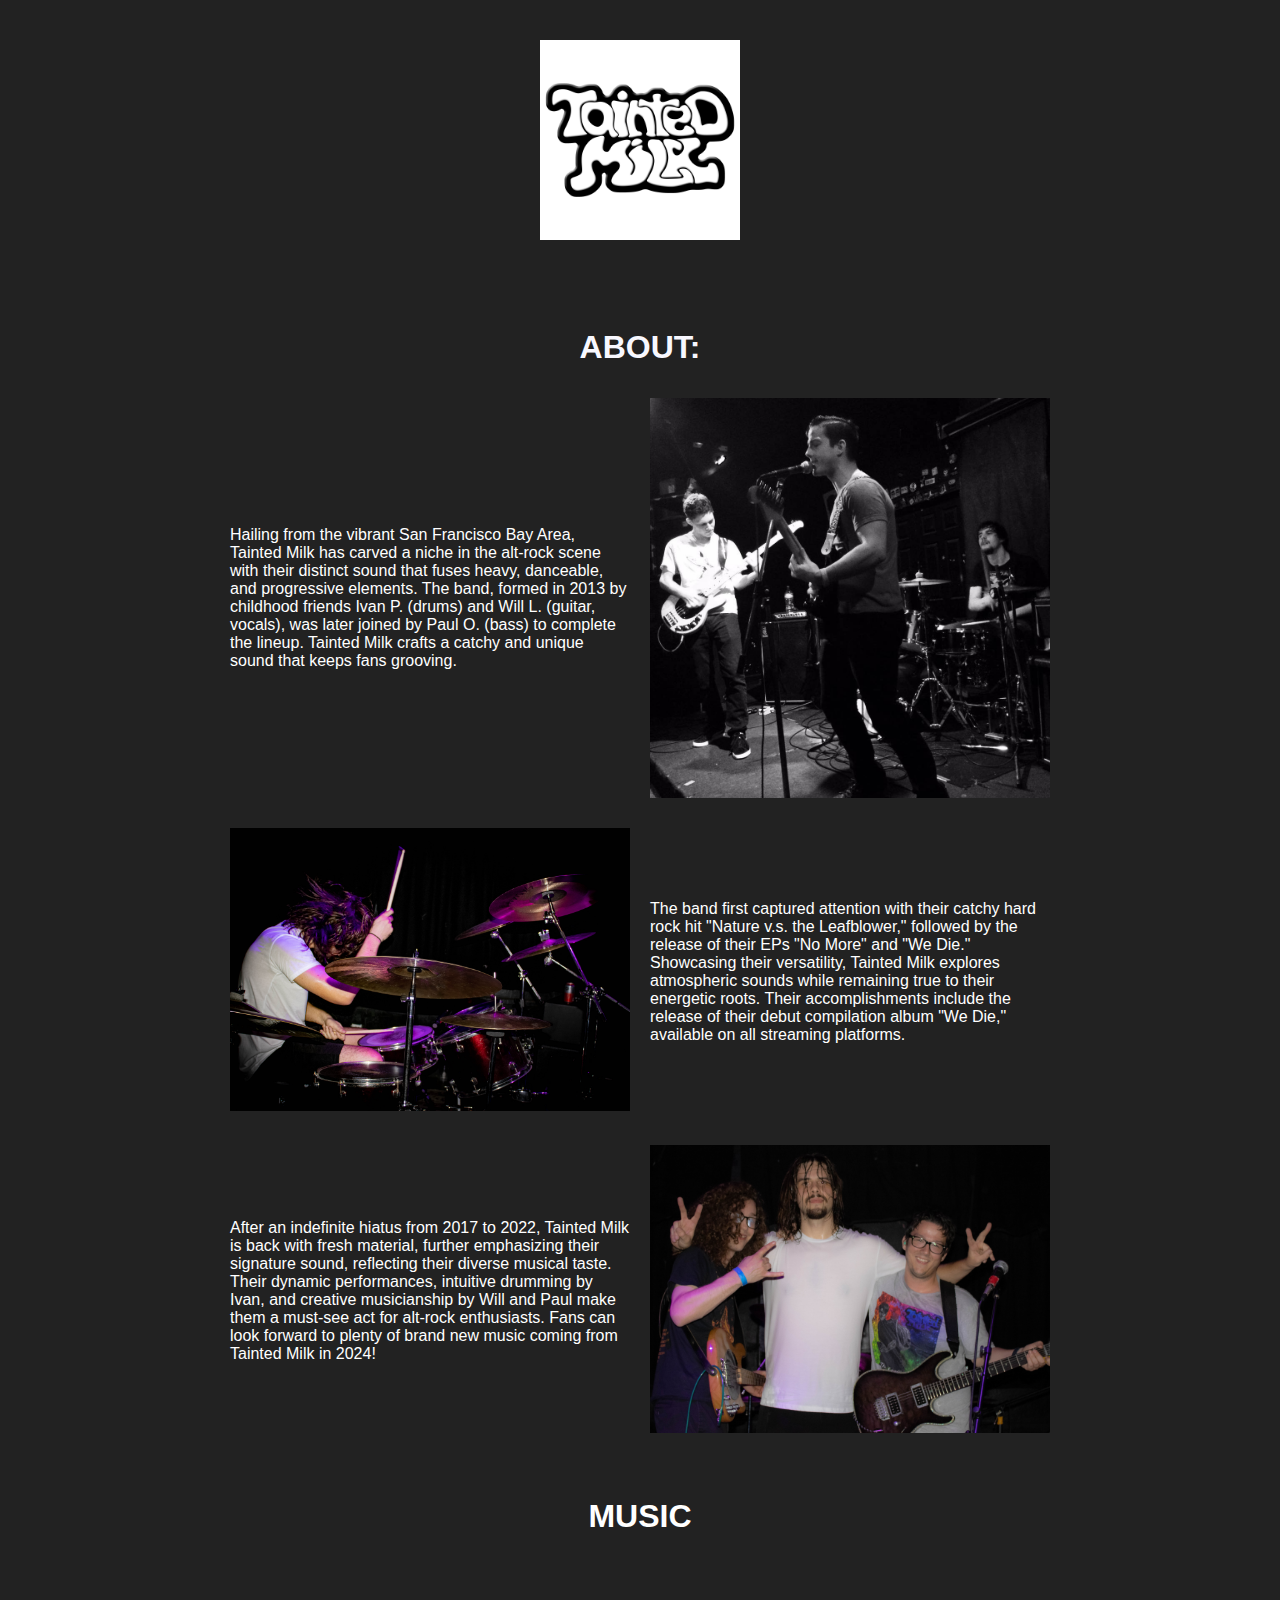
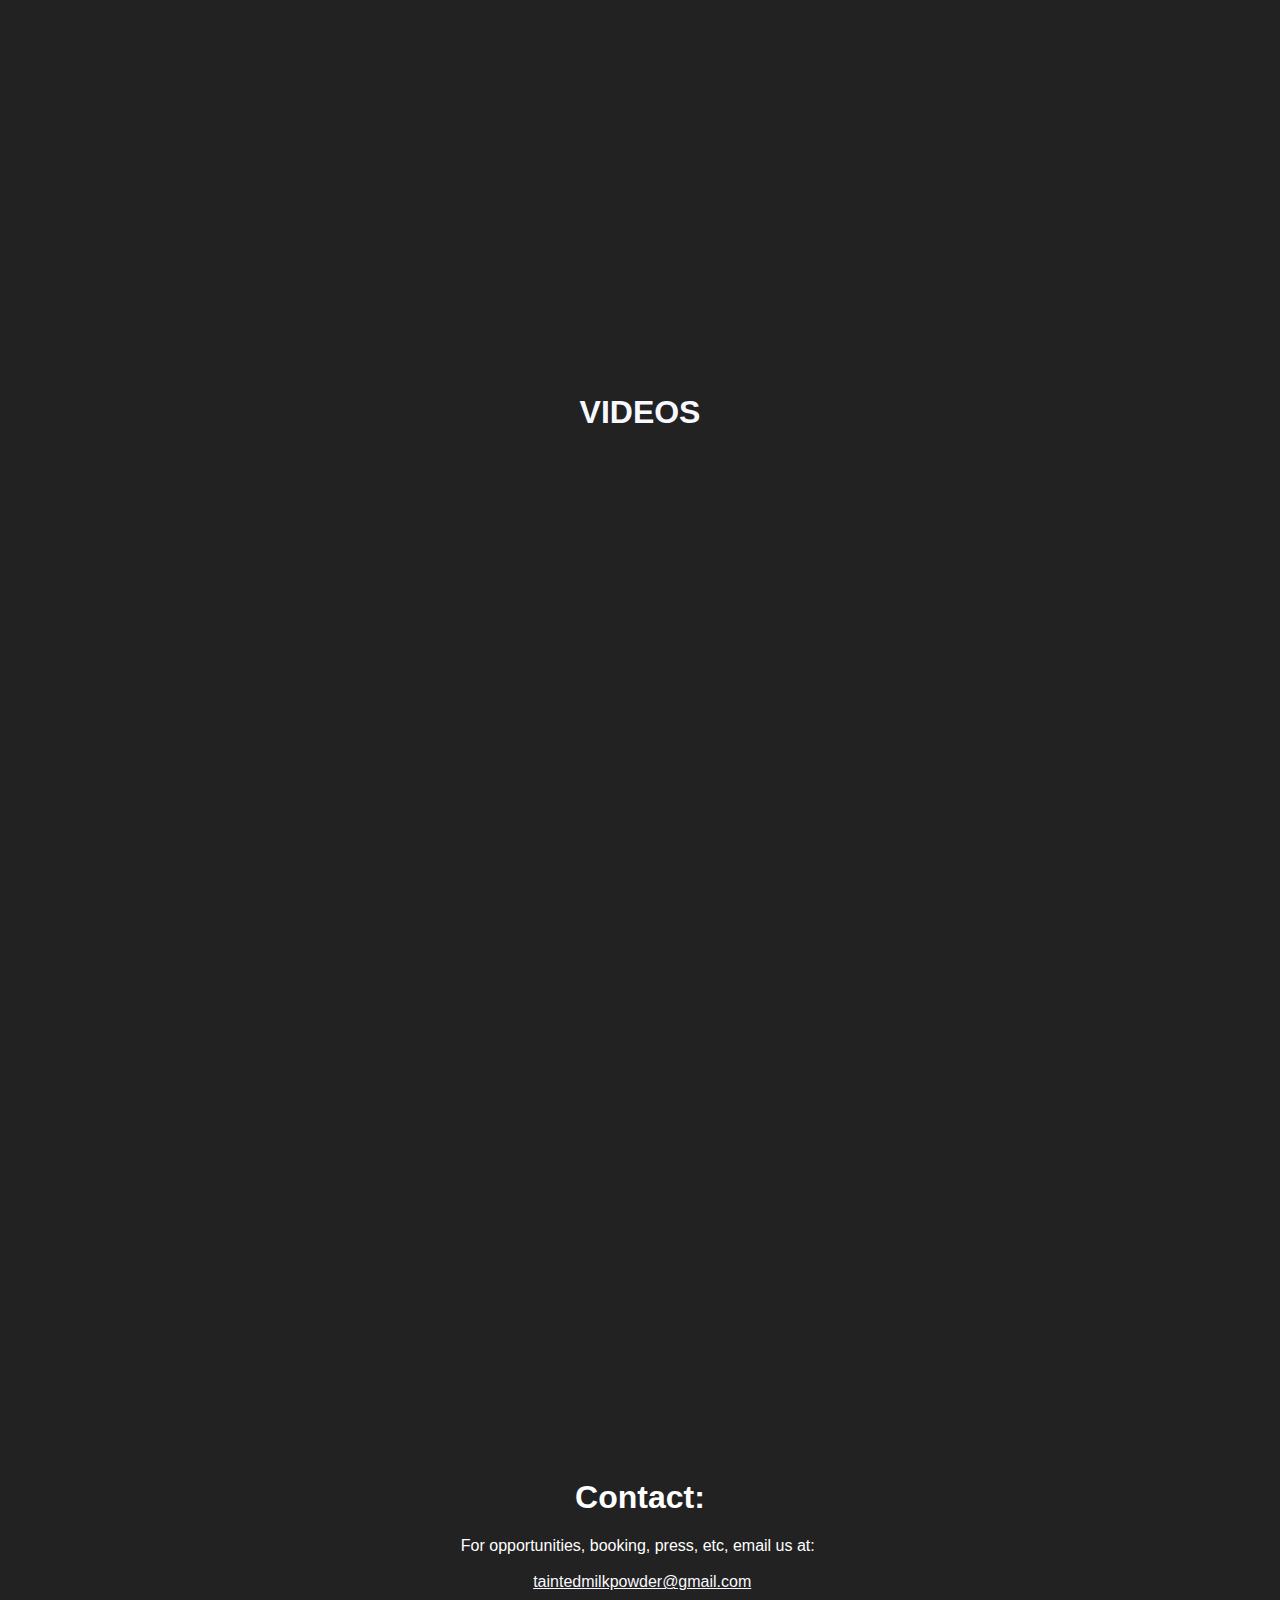
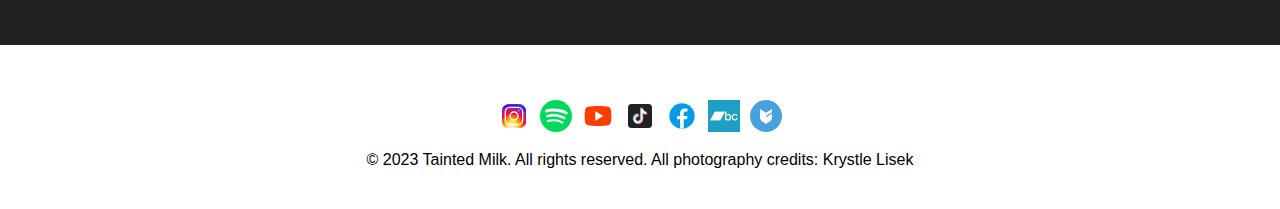
==== index.html @ c496a304 "Initial commit" ====
<!DOCTYPE html>
<html>
<head>
  <title>Tainted Milk EPK</title>
  <link rel="stylesheet" type="text/css" href="epk.css">
</head>
<body>
  <!-- Header -->
  <header>
    <div class="header-inner">
      <!-- Logo -->
      <div id="logoWrapper" class="title-logo-wrapper" data-content-field="site-title">
        <h1 id="logoImage" class="tmpl-loading logo-image">
          <a href="./index.html">
            <img src="./pics/taintedmilk-logo-2.png" alt="Tainted Milk">
          </a>
        </h1>
      </div>

    </div>
  </header>
<!--  -->
  <!-- Content Container -->
  <!-- <div class="content-container"> -->
    <!-- Quote -->
    <!-- <div class="row">
    </div>
</div> -->

<!-- About Section -->
<div class="about-section">
  <!-- About Header -->
  <div class="about-heading">
    <h1 style="text-align: center;">ABOUT:</h1>
  </div>

<!-- Bio: -->
<!-- Tainted Milk: A Fusion of Heavy, Danceable, and Progressive Alt-Rock

Hailing from the vibrant San Francisco Bay Area, Tainted Milk has carved a niche in the alt-rock scene with their distinct sound that fuses heavy, danceable, and progressive elements. The band, formed in 2013 by childhood friends Ivan (drums) and Will (guitar, vocals), was later joined by Paul (bass) to complete the lineup. Influenced by eclectic artists like Red Hot Chili Peppers, Tame Impala, and Radiohead, Tainted Milk crafts high-energy music that keeps fans grooving.

The band first captured attention with their catchy hard rock hit "Nature v.s. the Leafblower," followed by the release of their EPs "No More" and "We Die." Showcasing their versatility, Tainted Milk explores atmospheric sounds while remaining true to their energetic roots. Their accomplishments include the release of their debut full-length album "We Die," available on all streaming platforms.

Tainted Milk's diverse musical taste is reflected in each song they create. Their dynamic performances, intuitive drumming by Ivan, and creative musicianship by Will and Paul make them a must-see act for alt-rock enthusiasts.

After a hiatus, Tainted Milk returned in 2022 with fresh material, further emphasizing their signature sound. Fans can expect new releases and electrifying performances that capture the essence of the band's fusion of genres. With their relentless dedication to their craft, Tainted Milk is a band to watch in the alt-rock landscape.

Stay tuned for Tainted Milk's upcoming projects and follow them on social media for the latest updates on their musical journey. -->

  <!-- Row 1 -->
  <div class="about-row">
    <!-- Band Information -->
    <div class="about-text">
      <p>
        Hailing from the vibrant San Francisco Bay Area, Tainted Milk has carved a niche in the alt-rock scene with their distinct sound that fuses heavy, danceable, and progressive elements. The band, formed in 2013 by childhood friends Ivan P. (drums) and Will L. (guitar, vocals), was later joined by Paul O. (bass) to complete the lineup. Tainted Milk crafts a catchy and unique sound that keeps fans grooving.
      </p>
    </div>
    <!-- Image -->
    <div class="about-image">
      <a href="./pics/taintedmilk-image-1.jpg" target="_blank">
        <img src="./pics/taintedmilk-image-1.jpg" alt="Tainted Milk Image 1">
      </a>
    </div>    
  </div>

  <!-- Row 2 -->
  <div class="about-row reverse-row">
    <!-- Band Information -->
    <div class="about-text">
      <p>
        The band first captured attention with their catchy hard rock hit "Nature v.s. the Leafblower," followed by the release of their EPs "No More" and "We Die." Showcasing their versatility, Tainted Milk explores atmospheric sounds while remaining true to their energetic roots. Their accomplishments include the release of their debut compilation album "We Die," available on all streaming platforms.
      </p>
    </div>
    <!-- Image -->
    <div class="about-image">
      <a href="./pics/taintedmilk-image-3jpg" target="_blank">
        <img src="./pics/taintedmilk-image-3.jpg" alt="Tainted Milk Image 3">
      </a>
    </div>
  </div>

  <!-- Row 3 -->
  <div class="about-row">
    <!-- Band Information -->
  <div class="about-text">
    <p>
      After an indefinite hiatus from 2017 to 2022, Tainted Milk is back with fresh material, further emphasizing their signature sound, reflecting their diverse musical taste. Their dynamic performances, intuitive drumming by Ivan, and creative musicianship by Will and Paul make them a must-see act for alt-rock enthusiasts. Fans can look forward to plenty of brand new music coming from Tainted Milk in 2024!
    </p>
  </div>
  <!-- Image -->
  <div class="about-image">
    <a href="./pics/taintedmilk-image-4.jpg" target="_blank">
      <img src="./pics/taintedmilk-image-4.jpg" alt="Tainted Milk Image 4">
    </a>
  </div>
</div>

<!-- MUSIC section -->
<div class="content page-content" id="music-page" data-url-id="music">
  <div class="content-inner has-content">
    <div class="sqs-layout sqs-grid-12 columns-12" data-type="page" data-updated-on="1655919215328" id="page-5a3cf495085229f1e13a64ad">
      <div class="row sqs-row">
        <div class="col sqs-col-12 span-12">
          <div class="sqs-block html-block sqs-block-html" data-block-type="2" id="block-646693f0299c25683e86">
            <div class="sqs-block-content">
              <h1 style="text-align:center;white-space:pre-wrap;">MUSIC</h1>
              <!-- Container for Spotify and YouTube embeds -->
              <div style="display: flex;">
                <!-- Spotify Embed (Left Side) -->
                <div style="flex: 1; padding: 10px;">
                  <iframe style="border-radius:12px; width: 100%;" src="https://open.spotify.com/embed/artist/1U1i60k8mioFLfKpOTFuKs?utm_source=generator&theme=0" height="352" frameBorder="0" allowfullscreen="" allow="autoplay; clipboard-write; encrypted-media; fullscreen; picture-in-picture" loading="lazy"></iframe>
                </div>
                <!-- YouTube Embed (Right Side) -->
                <div style="flex: 1; padding: 10px;">
                  <iframe width="100%" height="315" src="https://www.youtube.com/embed/fpVcfhEqb2I" title="YouTube video player" frameborder="0" allow="accelerometer; autoplay; clipboard-write; encrypted-media; gyroscope; picture-in-picture; web-share" allowfullscreen></iframe>
                </div>
              </div>
            </div>
          </div>
        </div>
      </div>
    </div>
  </div>
</div>

<!-- Videos Section -->
<div class="videos-section">
  <!-- Videos Header -->
  <div class="videos-heading">
    <h1 style="text-align:center;">VIDEOS</h1>
  </div>

  <div class="shorts-video-container" style="display: flex;">
    <div class="shorts-video-block" style="flex: 1; padding: 0 5px;">
      <!-- Embed the first YouTube Shorts video -->
      <iframe width="100%" height="315" src="https://www.youtube.com/embed/NgHQ9aqjuw0" title="YouTube video player" frameborder="0" allow="accelerometer; autoplay; clipboard-write; encrypted-media; gyroscope; picture-in-picture; web-share" allowfullscreen></iframe>
    </div>
    <div class="shorts-video-block" style="flex: 1; padding: 0 5px;">
      <!-- Embed the second YouTube Shorts video -->
      <iframe width="100%" height="315" src="https://www.youtube.com/embed/suTis4XyFtw" title="YouTube video player" frameborder="0" allow="accelerometer; autoplay; clipboard-write; encrypted-media; gyroscope; picture-in-picture; web-share" allowfullscreen></iframe>
    </div>
  </div>

  <div class="shorts-video-container" style="display: flex;">
    <div class="shorts-video-block" style="flex: 1; padding: 0 5px;">
      <!-- Embed the first YouTube Shorts video -->
      <iframe width="100%" height="315" src="https://www.youtube.com/embed/QjlTNLt-mNU" title="YouTube video player" frameborder="0" allow="accelerometer; autoplay; clipboard-write; encrypted-media; gyroscope; picture-in-picture; web-share" allowfullscreen></iframe>
    </div>
    <div class="shorts-video-block" style="flex: 1; padding: 0 5px;">
      <!-- Embed the second YouTube Shorts video -->
      <iframe width="100%" height="315" src="https://www.youtube.com/embed/55FSB9r1YgY" title="YouTube video player" frameborder="0" allow="accelerometer; autoplay; clipboard-write; encrypted-media; gyroscope; picture-in-picture; web-share" allowfullscreen></iframe>
    </div>
  </div>

    <!-- New Video Block -->
    <div class="video-block">
      <div class="video-wrapper">
        <iframe width="560" height="315" src="https://www.youtube.com/embed/bL86w0WIsTQ" title="YouTube video player" frameborder="0" allow="accelerometer; autoplay; clipboard-write; encrypted-media; gyroscope; picture-in-picture; web-share" allowfullscreen></iframe>
      </div>
    </div>

</div>

  <!-- Contact Section -->
  <div class="contact-section">
    <!-- Contact Header -->
    <div class="contact-heading">
      <h1 style="text-align: center;">Contact:</h1>
      <p class="" style="white-space:pre-wrap; text-align: center;">For opportunities, booking, press, etc, email us at: <br><br> <a href="mailto:taintedmilkpowder@gmail.com" target="_self"><span style="text-decoration:underline; color:ghostwhite">taintedmilkpowder@gmail.com</span></a>
      </p>
    </div>
  </div>
</div>

<!-- Footer -->
<footer id="footer">
  <div class="footer-inner">
    <nav class="social-icons">
      <a href="https://www.instagram.com/taintedmilk_band/" target="_blank" class="instagram-icon">
        <img src="./icons/instagram-icon.svg" alt="Instagram">
      </a>
      <a href="https://open.spotify.com/artist/5AmLLnnkUfTmg9Gs6asQco?si=_pD-roEHQDKdg-PVWdBZeQ" target="_blank" class="spotify-icon">
        <img src="./icons/spotify-icon.svg" alt="Spotify">
      </a>
      <a href="https://www.youtube.com/@taintedmilkband" target="_blank" class="youtube-icon">
        <img src="./icons/youtube-icon.svg" alt="YouTube">
      </a>
      <a href="https://www.tiktok.com/@taintedmilkband" target="_blank" class="tiktok-icon">
        <img src="./icons/tiktok-icon.svg" alt="TikTok">
      </a>
      <a href="https://www.facebook.com/taintedmilk" target="_blank" class="facebook-icon">
        <img src="./icons/facebook-icon.svg" alt="Facebook">
      </a>
      <a href="https://taintedmilk.bandcamp.com/" target="_blank" class="bandcamp-icon">
        <img src="./icons/bandcamp-icon.png" alt="bandcamp">
      </a>
      <a href="https://taintedmilk.bigcartel.com/" target="_blank" class="bigcartel-icon">
        <img src="./icons/bigcartel-icon.svg" alt="bigcartel">
      </a>
    </nav>
    <div class="footer-credits">
      &copy; 2023 Tainted Milk. All rights reserved. All photography credits: Krystle Lisek
    </div>
  </div>
</footer>
  
</body>
</html>
---- epk.css ----
body {
  font-family: Arial, sans-serif;
  margin: 0;
  padding: 0;
  color: #fff;
  background-color: #222;
}

.header-inner {
  display: flex;
  justify-content: center;
  align-items: center;
  background-color: #222;
  padding: 20px;
}

header {
  background-color: #222;
  padding: 20px;
}

/* Container to center the content */
.content-container {
  max-width: 1200px;
  height: 250px;
  margin: 0 auto;
  padding: 20px;
  background-image: url('./pics/bg-img.jpg'); /* Replace with the URL or path to your background image */
  background-size: cover; /* Cover the entire area of the container */
  background-position: center; /* Center the background image */
  background-repeat: no-repeat; /* Ensure the image does not repeat */
  color: #fff; /* Set the text color to white for better contrast with the background image */
}


.row {
  display: flex;
  flex-wrap: wrap;
  justify-content: center;
  padding: 20px;
}

.col-6, .col-7 {
  padding: 10px;
}

.col-6 {
  flex-basis: 50%;
}

.col-7 {
  flex-basis: 58.333333%;
}

.quote {
  padding: 20px;
  text-align: center;
}

.quote blockquote {
  font-style: italic;
  margin: 0;
}

.source {
  font-size: smaller;
}

.main-nav {
  display: flex;
}

.left-nav {
  margin-right: 20px;
}

.right-nav {
  margin-left: 20px;
}

#logoImage {
  margin: 0;
}

#logoImage img {
  max-width: 200px;
  height: auto;
}

.folder {
  position: relative;
}

.folder-toggle-label {
  color: #A60202;
  font-family: 'Varela Round', sans-serif;
  padding: 0 10px;
}

.subnav {
  display: none;
  position: absolute;
  top: 100%;
  left: 0;
  background-color: #222;
  min-width: 150px;
}

.folder-toggle-box:checked + .folder-toggle-label + .subnav {
  display: block;
}

.folder-toggle-label.nav-link:hover {
  color: #FF0000;
  cursor: pointer;
}

.collection, .external {
  padding: 10px;
}

.collection a, .external a {
  color: #fff;
  text-decoration: none;
}

.collection a:hover, .external a:hover {
  text-decoration: underline;
}

.hidden {
  display: none;
}

.nav-link {
  color: #A60202;
  font-family: 'Varela Round', sans-serif;
  padding: 0 10px;
}

.nav-link:hover {
  color: #FF0000;
}

.about-section {
  padding: 20px;
  background-color: #222; /* Background color for About section */
}

.about-heading {
  color: ghostwhite;
  text-align: center;
  width: 100%;
  margin-bottom: 10px; /* Add margin below the heading */
}

.about-row {
  display: flex;
  justify-content: center;
  align-items: center;
  margin-bottom: 10px; /* Add margin below each row */
}

.reverse-row {
  flex-direction: row-reverse; /* Reverse the order for alternating rows */
}

.about-text {
  padding: 10px;
  max-width: 400px; /* Set a maximum width for the text content */
}

.about-image {
  padding: 10px;
  max-width: 400px; /* Set the maximum width for small images */
  max-height: 400px;
  height: auto; /* Maintain aspect ratio */
}

.about-image img {
  width: 100%; /* Ensure the image fits the container */
  height: auto;
}

.videos-section {
  display: flex;
  flex-direction: column;
  align-items: center;
  padding: 20px;
}

.videos-heading {
  color: ghostwhite;
  text-align: center;
  width: 100%;
  margin-bottom: 10px; /* Add margin below the heading */
}

.video-block {
  display: flex;
  justify-content: center;
  margin-bottom: 10px; /* Add margin below each video block */
}

.video-wrapper {
  position: relative;
  padding-bottom: 56.25%; /* 16:9 aspect ratio */
  height: 0;
  overflow: hidden;
}

.video-embed {
  position: absolute;
  top: 0;
  left: 0;
  width: 100%;
  height: 100%;
}

.shorts-video-block {
  display: flex;
  justify-content: center;
  margin-bottom: 10px; /* Add margin below the video block */
}

.shorts-video-wrapper {
  position: relative;
  padding-bottom: 56.25%; /* 16:9 aspect ratio */
  height: 0;
  overflow: hidden;
}

.shorts-video-embed {
  position: absolute;
  top: 0;
  left: 0;
  width: 100%;
  height: 100%;
}

/* Footer */
#footer {
  padding: 20px;
  background-color: rgb(255, 255, 255);
  color: #000;
}

.footer-inner {
  display: flex;
  flex-direction: column;
  align-items: center;
  background-color: rgb(255, 255, 255);
  padding: 20px;
}

.footer-nav {
  display: flex;
  justify-content: center;
  color: #A60202;
  font-family: 'Varela Round', sans-serif;
}

.footer-nav a {
  color: #A60202;
  padding: 0 10px;
  text-decoration: none;
}

.footer-nav a:hover {
  color: #FF0000;
}

.footer-email {
  color: #A60202;
  text-decoration: none;
  padding: 10px;
}

.footer-email a {
  color: #A60202;
  text-decoration: none;
}

.footer-email a:hover {
  color: #FF0000;
}

.social-icons {
  display: flex;
  justify-content: center;
  padding: 10px;
}

.social-icons a img {
  display: inline-block;
  padding: 5px;
  height: 32px; /* Adjust icon height */
  width: auto;
  transition: transform 0.1s ease-in-out; /* Gradual transition */
}

.social-icons a:hover img {
  transform: scale(1.25); /* Enlarge by 5% upon hover */
}
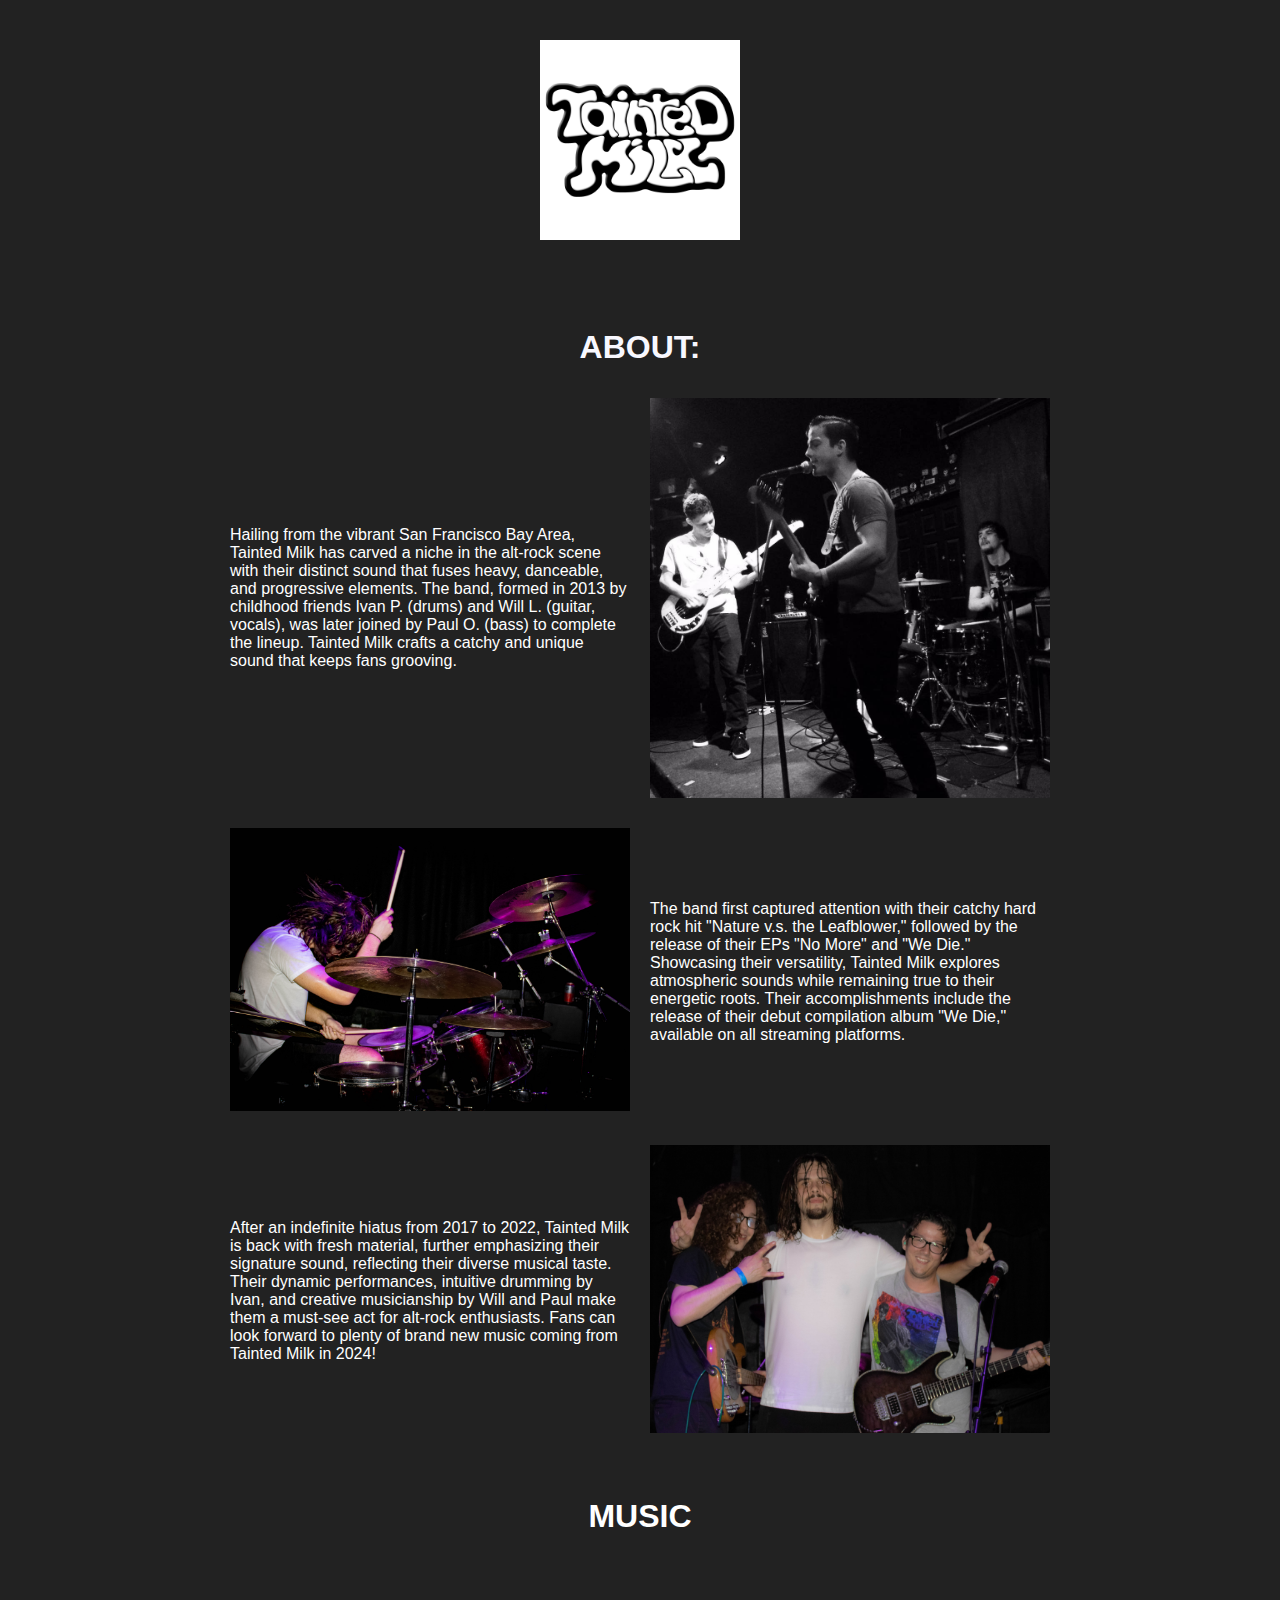
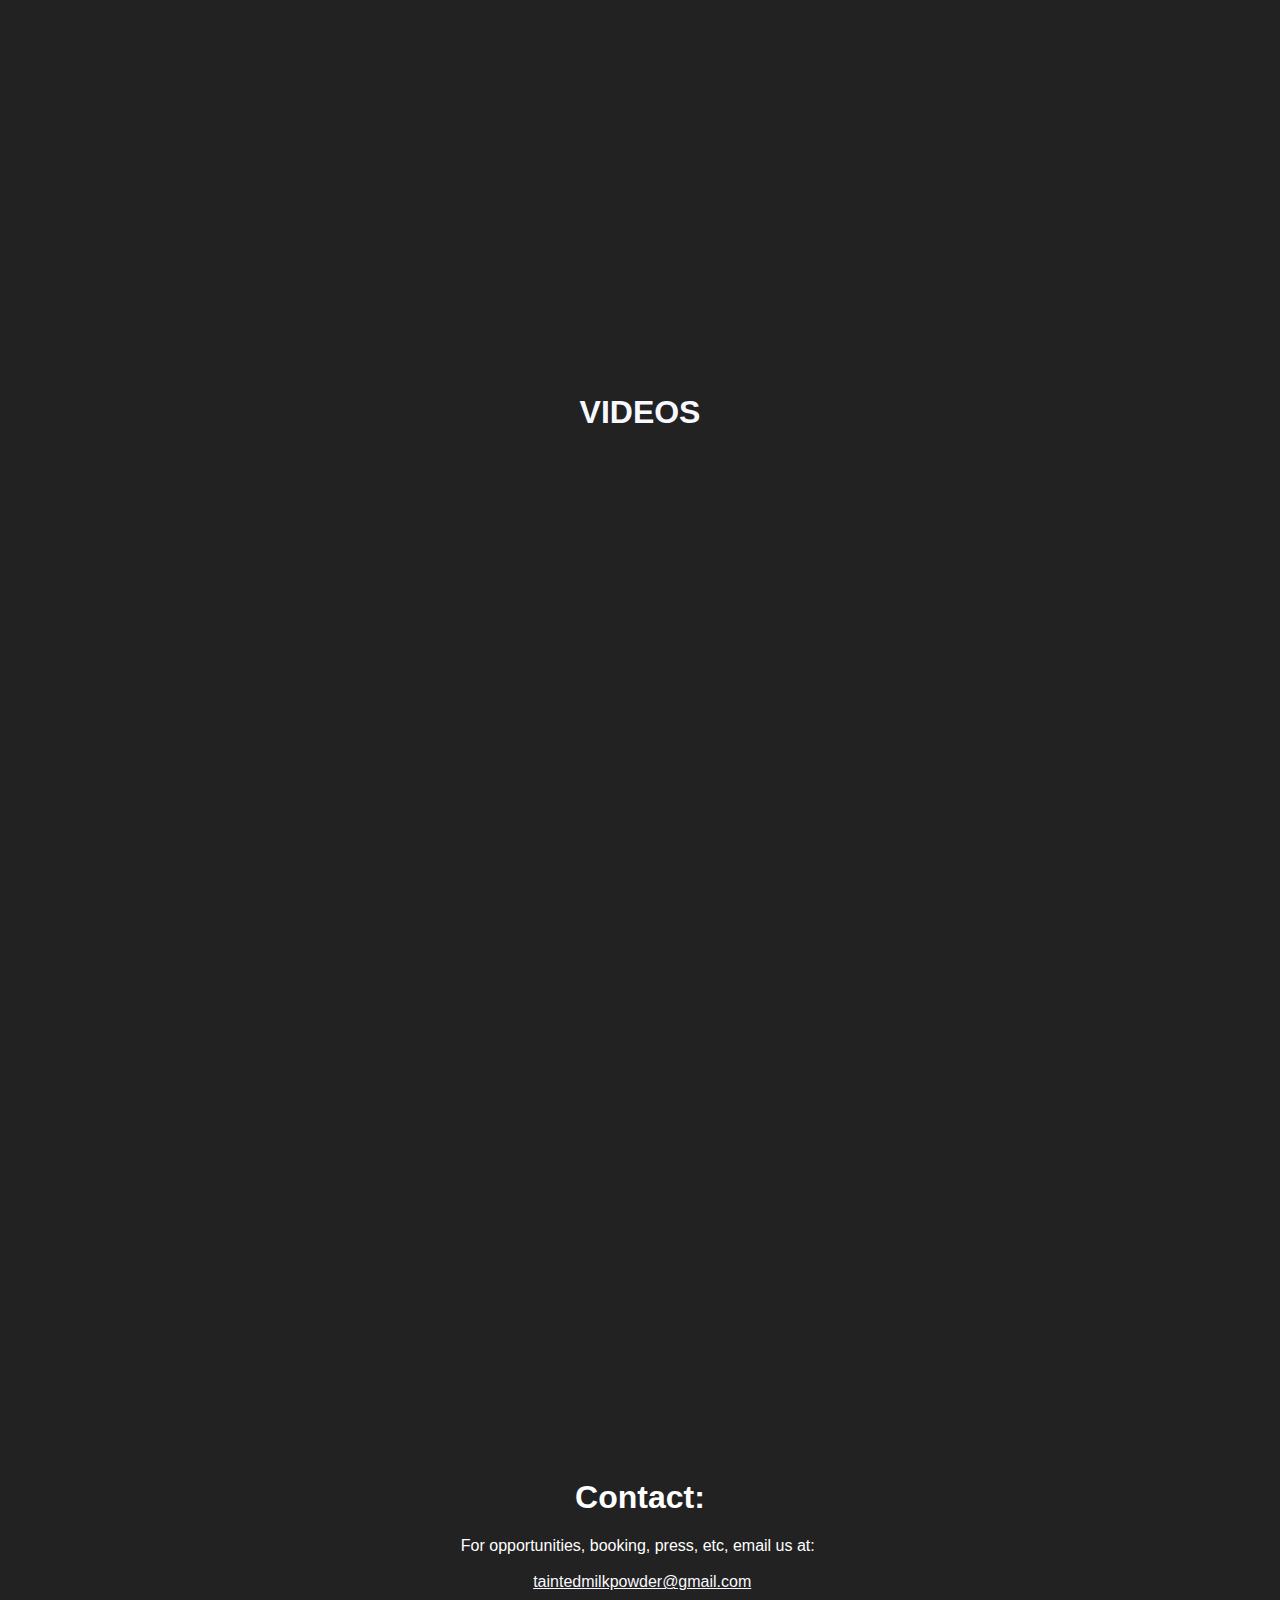
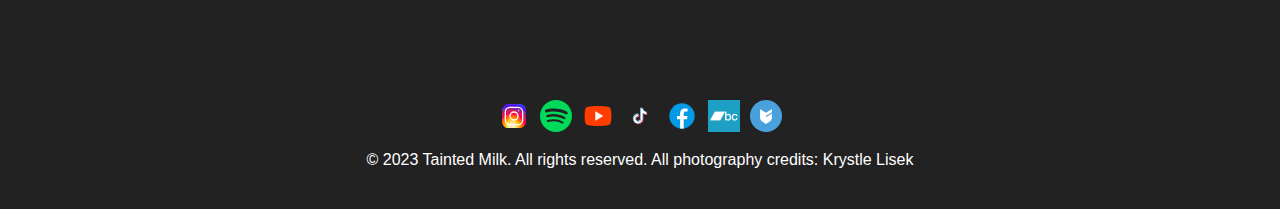
==== commit caeeb3fb: "Update" ====
--- a/index.html
+++ b/index.html
@@ -176,19 +176,19 @@
 <footer id="footer">
   <div class="footer-inner">
     <nav class="social-icons">
-      <a href="https://www.instagram.com/taintedmilk_band/" target="_blank" class="instagram-icon">
+      <a href="https://www.instagram.com/taintedmilkband/" target="_blank" class="instagram-icon">
         <img src="./icons/instagram-icon.svg" alt="Instagram">
       </a>
-      <a href="https://open.spotify.com/artist/5AmLLnnkUfTmg9Gs6asQco?si=_pD-roEHQDKdg-PVWdBZeQ" target="_blank" class="spotify-icon">
+      <a href="https://open.spotify.com/artist/1U1i60k8mioFLfKpOTFuKs?si=pUsmfpmIRz-sU_BwJB9waw" target="_blank" class="spotify-icon">
         <img src="./icons/spotify-icon.svg" alt="Spotify">
       </a>
-      <a href="https://www.youtube.com/@taintedmilkband" target="_blank" class="youtube-icon">
+      <a href="https://www.youtube.com/channel/UCMvVo8-UpVD5ncRfRk726Dw" target="_blank" class="youtube-icon">
         <img src="./icons/youtube-icon.svg" alt="YouTube">
       </a>
       <a href="https://www.tiktok.com/@taintedmilkband" target="_blank" class="tiktok-icon">
         <img src="./icons/tiktok-icon.svg" alt="TikTok">
       </a>
-      <a href="https://www.facebook.com/taintedmilk" target="_blank" class="facebook-icon">
+      <a href="https://www.facebook.com/taintedmilkband" target="_blank" class="facebook-icon">
         <img src="./icons/facebook-icon.svg" alt="Facebook">
       </a>
       <a href="https://taintedmilk.bandcamp.com/" target="_blank" class="bandcamp-icon">
--- a/epk.css
+++ b/epk.css
@@ -241,15 +241,15 @@
 /* Footer */
 #footer {
   padding: 20px;
-  background-color: rgb(255, 255, 255);
-  color: #000;
+  background-color: #222; /* Background color for About section */
+  color: rgb(255, 255, 255);
 }
 
 .footer-inner {
   display: flex;
   flex-direction: column;
   align-items: center;
-  background-color: rgb(255, 255, 255);
+  background-color: #222; /* Background color for About section */
   padding: 20px;
 }
 
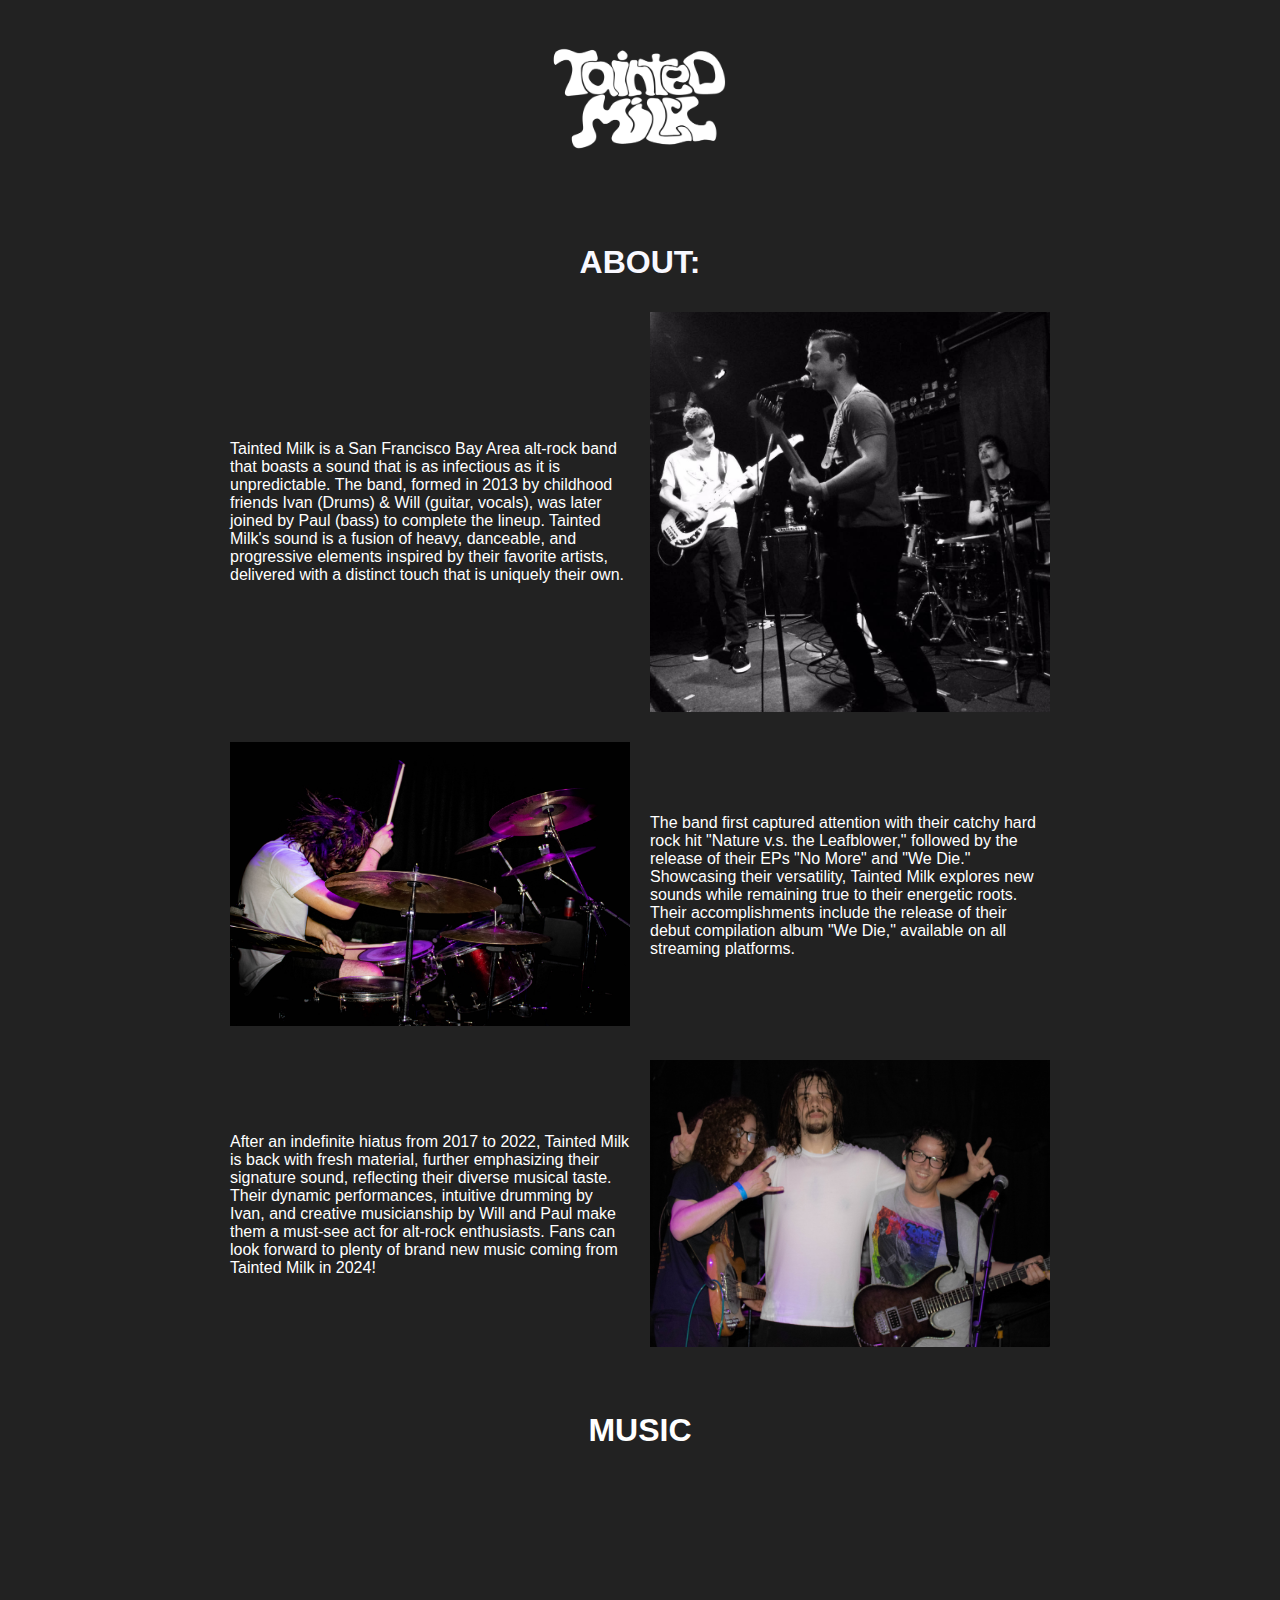
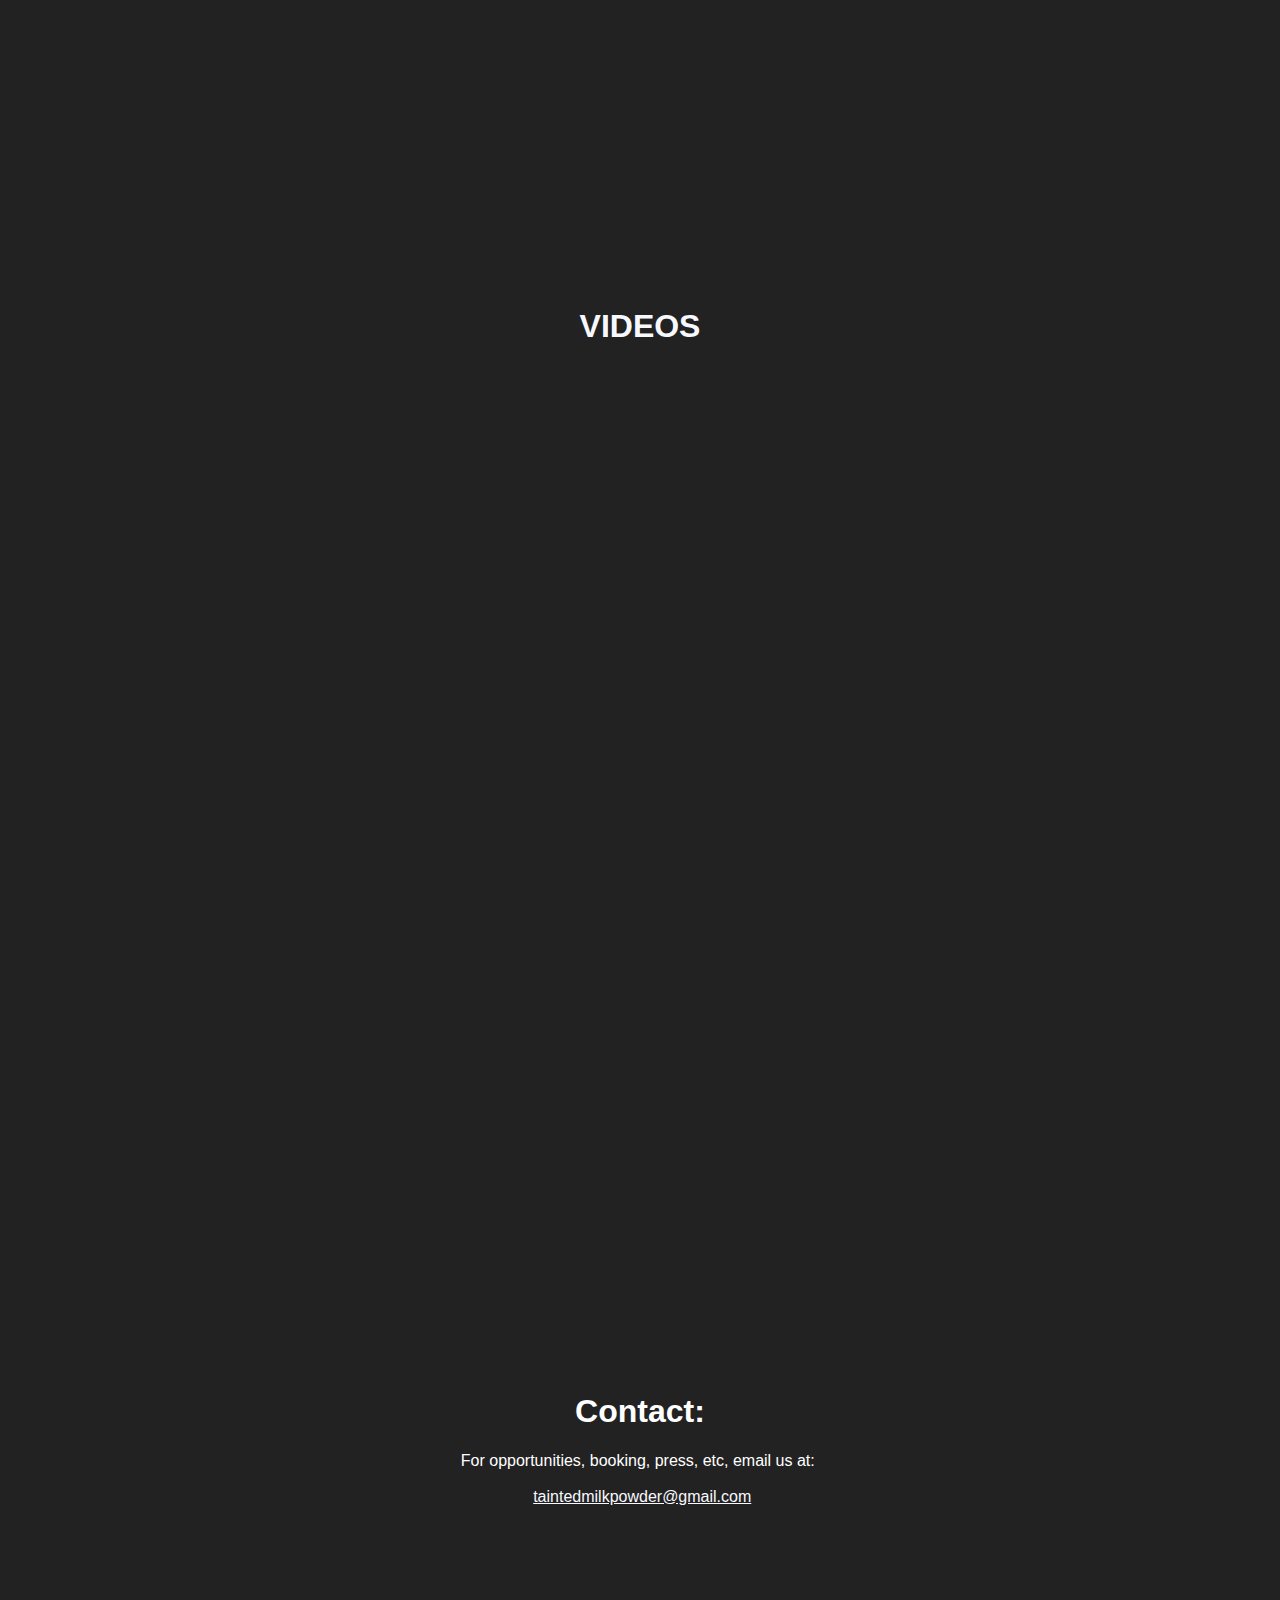
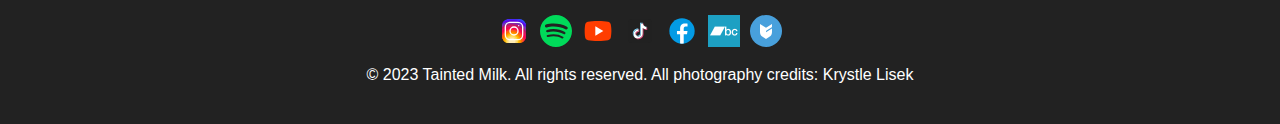
==== commit c2ce7b75: "Updated" ====
--- a/index.html
+++ b/index.html
@@ -12,7 +12,7 @@
       <div id="logoWrapper" class="title-logo-wrapper" data-content-field="site-title">
         <h1 id="logoImage" class="tmpl-loading logo-image">
           <a href="./index.html">
-            <img src="./pics/taintedmilk-logo-2.png" alt="Tainted Milk">
+            <img src="./pics/taintedmilk-logo-3.png" alt="Tainted Milk">
           </a>
         </h1>
       </div>
@@ -52,7 +52,7 @@
     <!-- Band Information -->
     <div class="about-text">
       <p>
-        Hailing from the vibrant San Francisco Bay Area, Tainted Milk has carved a niche in the alt-rock scene with their distinct sound that fuses heavy, danceable, and progressive elements. The band, formed in 2013 by childhood friends Ivan P. (drums) and Will L. (guitar, vocals), was later joined by Paul O. (bass) to complete the lineup. Tainted Milk crafts a catchy and unique sound that keeps fans grooving.
+        Tainted Milk is a San Francisco Bay Area alt-rock band that boasts a sound that is as infectious as it is unpredictable. The band, formed in 2013 by childhood friends Ivan (Drums) & Will (guitar, vocals), was later joined by Paul (bass) to complete the lineup. Tainted Milk's sound is a fusion of heavy, danceable, and progressive elements inspired by their favorite artists, delivered with a distinct touch that is uniquely their own.
       </p>
     </div>
     <!-- Image -->
@@ -68,7 +68,7 @@
     <!-- Band Information -->
     <div class="about-text">
       <p>
-        The band first captured attention with their catchy hard rock hit "Nature v.s. the Leafblower," followed by the release of their EPs "No More" and "We Die." Showcasing their versatility, Tainted Milk explores atmospheric sounds while remaining true to their energetic roots. Their accomplishments include the release of their debut compilation album "We Die," available on all streaming platforms.
+        The band first captured attention with their catchy hard rock hit "Nature v.s. the Leafblower," followed by the release of their EPs "No More" and "We Die." Showcasing their versatility, Tainted Milk explores new sounds while remaining true to their energetic roots. Their accomplishments include the release of their debut compilation album "We Die," available on all streaming platforms.
       </p>
     </div>
     <!-- Image -->
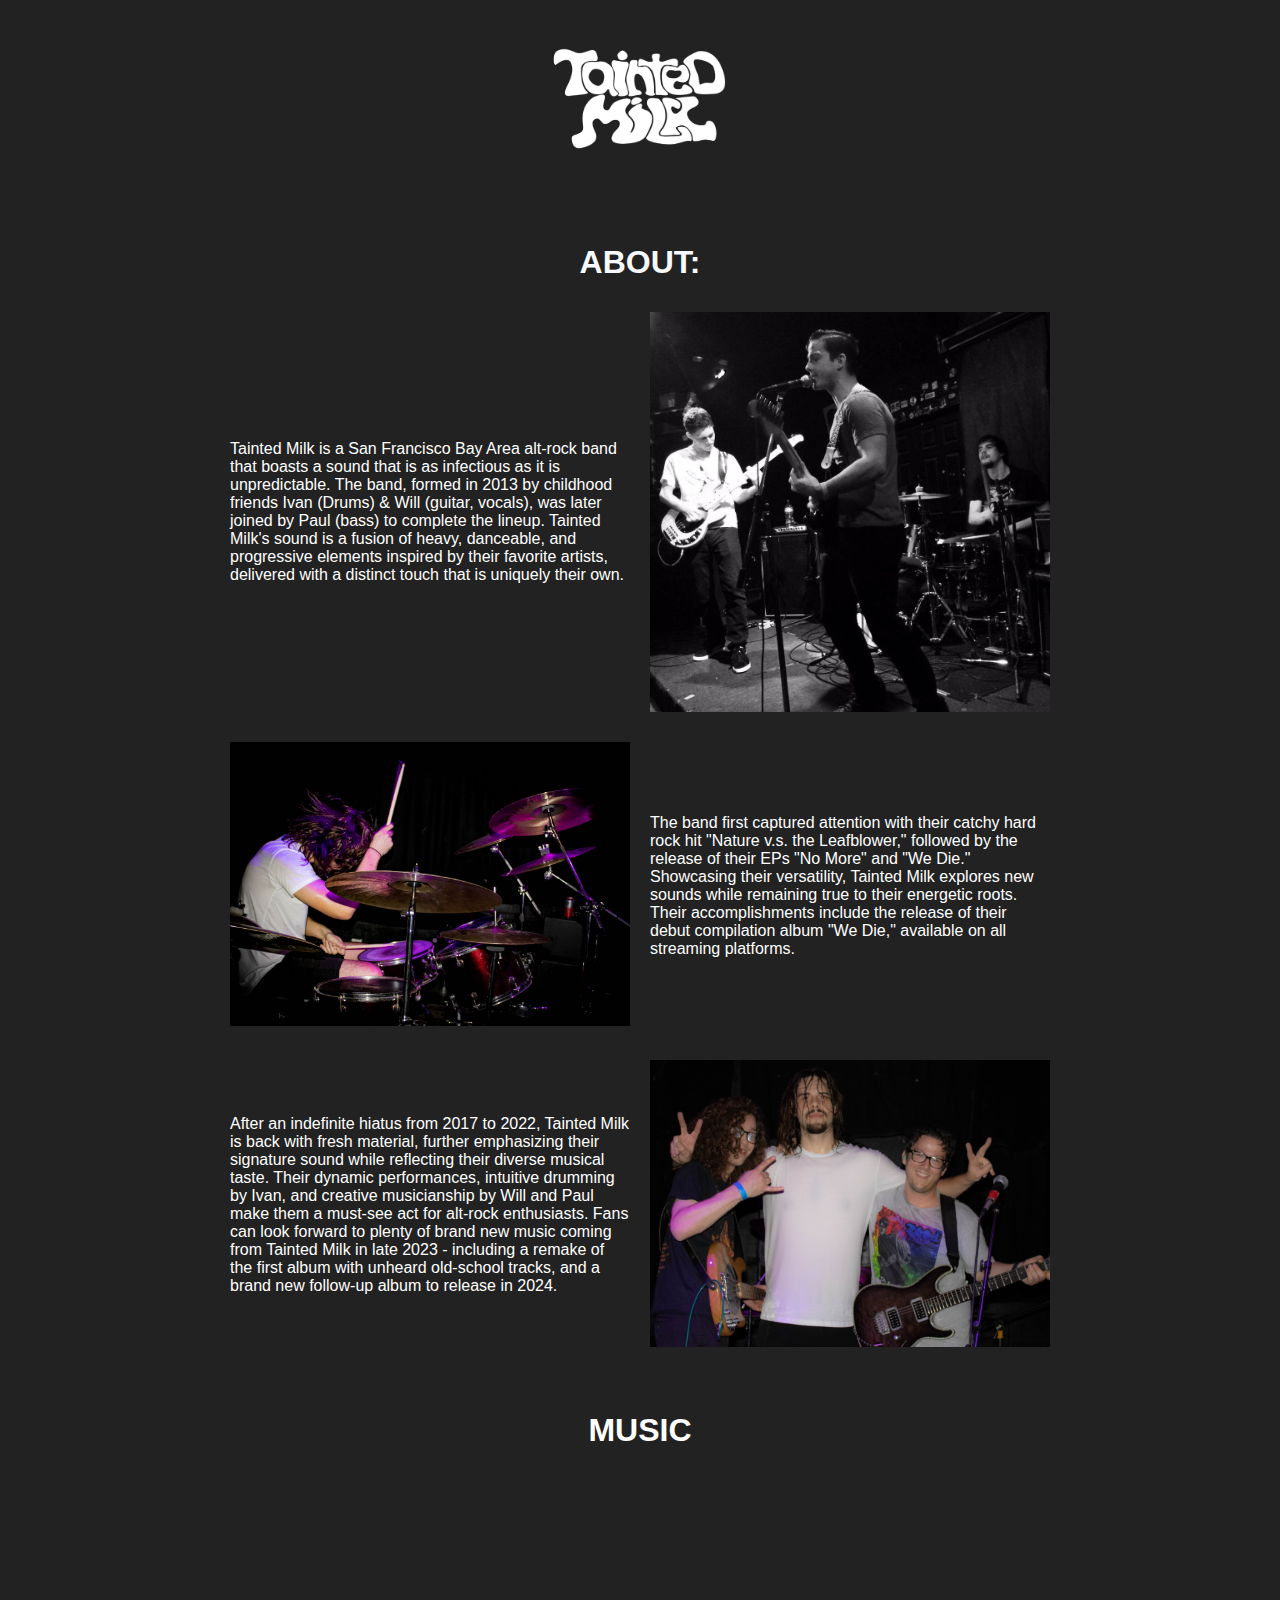
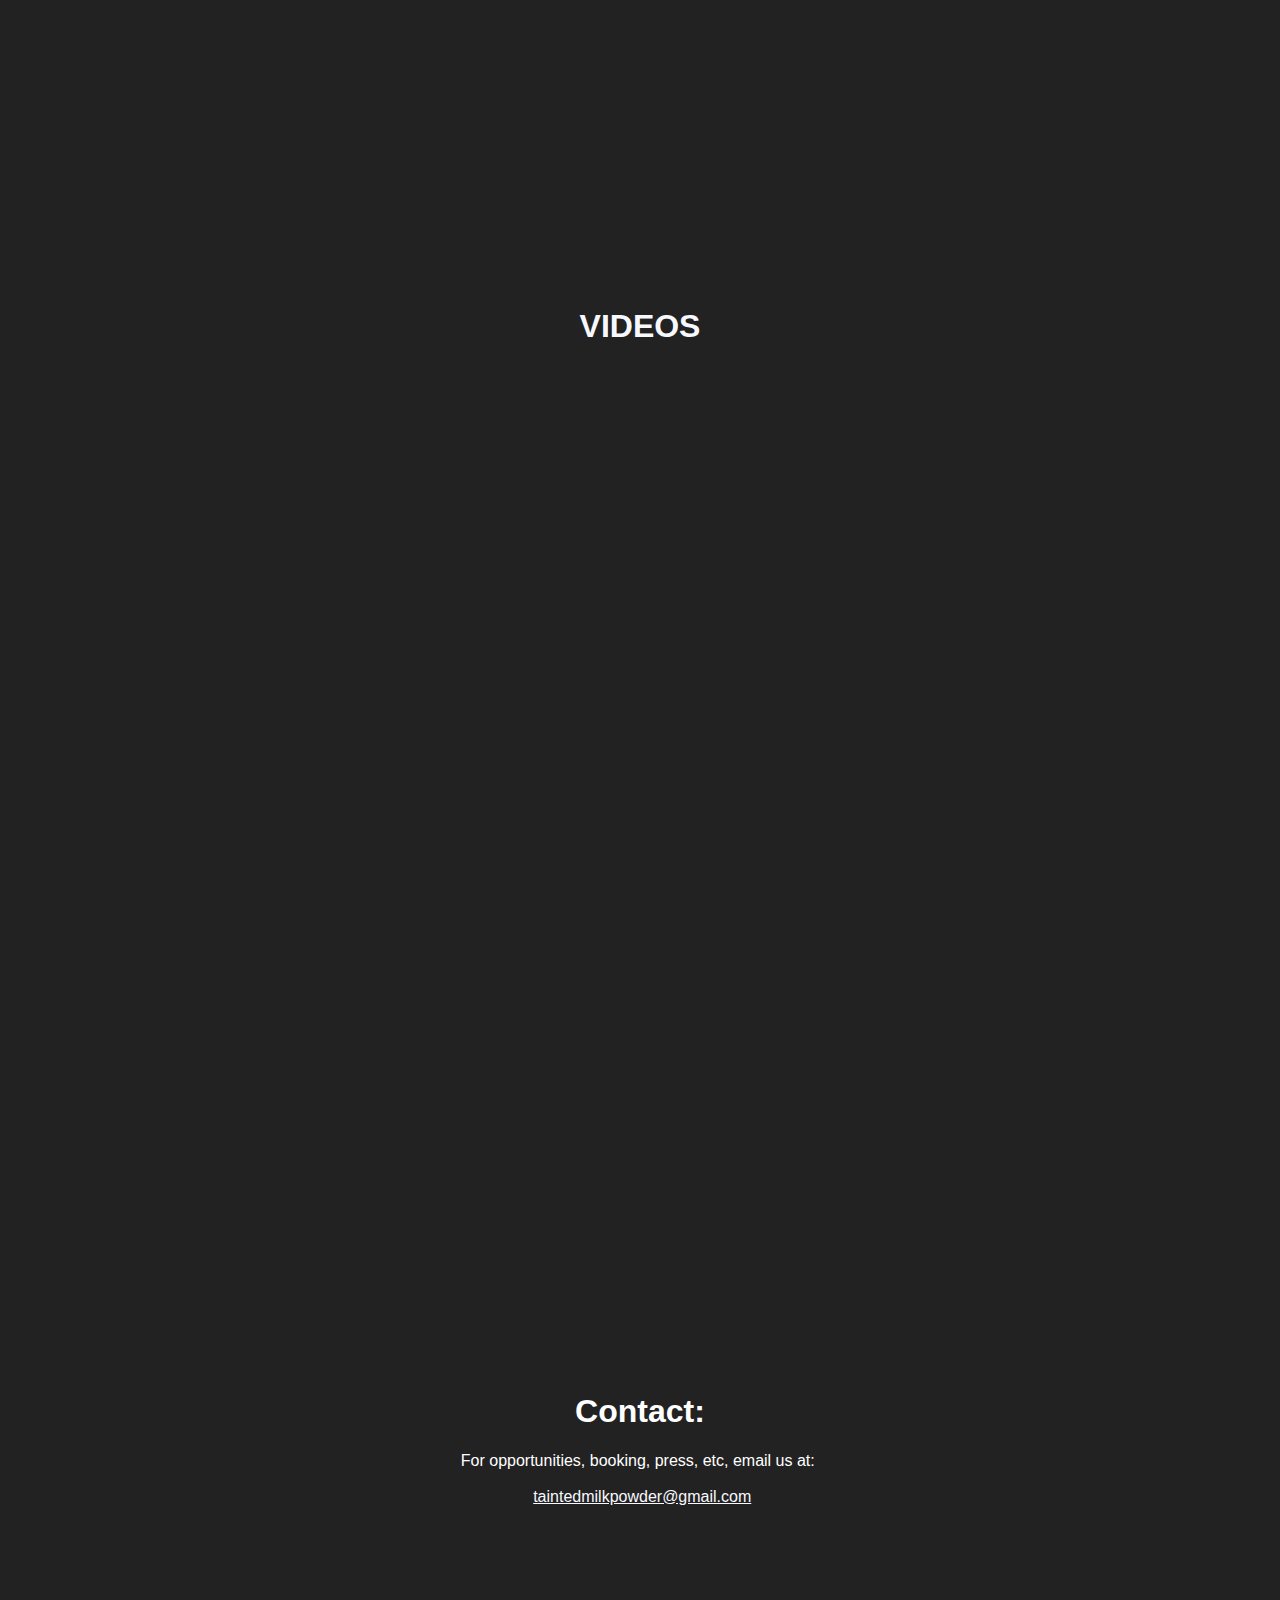
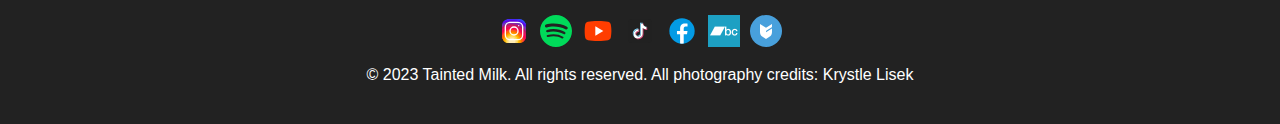
==== commit add090b6: "Update index.html" ====
--- a/index.html
+++ b/index.html
@@ -84,7 +84,7 @@
     <!-- Band Information -->
   <div class="about-text">
     <p>
-      After an indefinite hiatus from 2017 to 2022, Tainted Milk is back with fresh material, further emphasizing their signature sound, reflecting their diverse musical taste. Their dynamic performances, intuitive drumming by Ivan, and creative musicianship by Will and Paul make them a must-see act for alt-rock enthusiasts. Fans can look forward to plenty of brand new music coming from Tainted Milk in 2024!
+      After an indefinite hiatus from 2017 to 2022, Tainted Milk is back with fresh material, further emphasizing their signature sound while reflecting their diverse musical taste. Their dynamic performances, intuitive drumming by Ivan, and creative musicianship by Will and Paul make them a must-see act for alt-rock enthusiasts. Fans can look forward to plenty of brand new music coming from Tainted Milk in late 2023 - including a remake of the first album with unheard old-school tracks, and a brand new follow-up album to release in 2024.
     </p>
   </div>
   <!-- Image -->
@@ -205,4 +205,4 @@
 </footer>
   
 </body>
-</html>+</html>
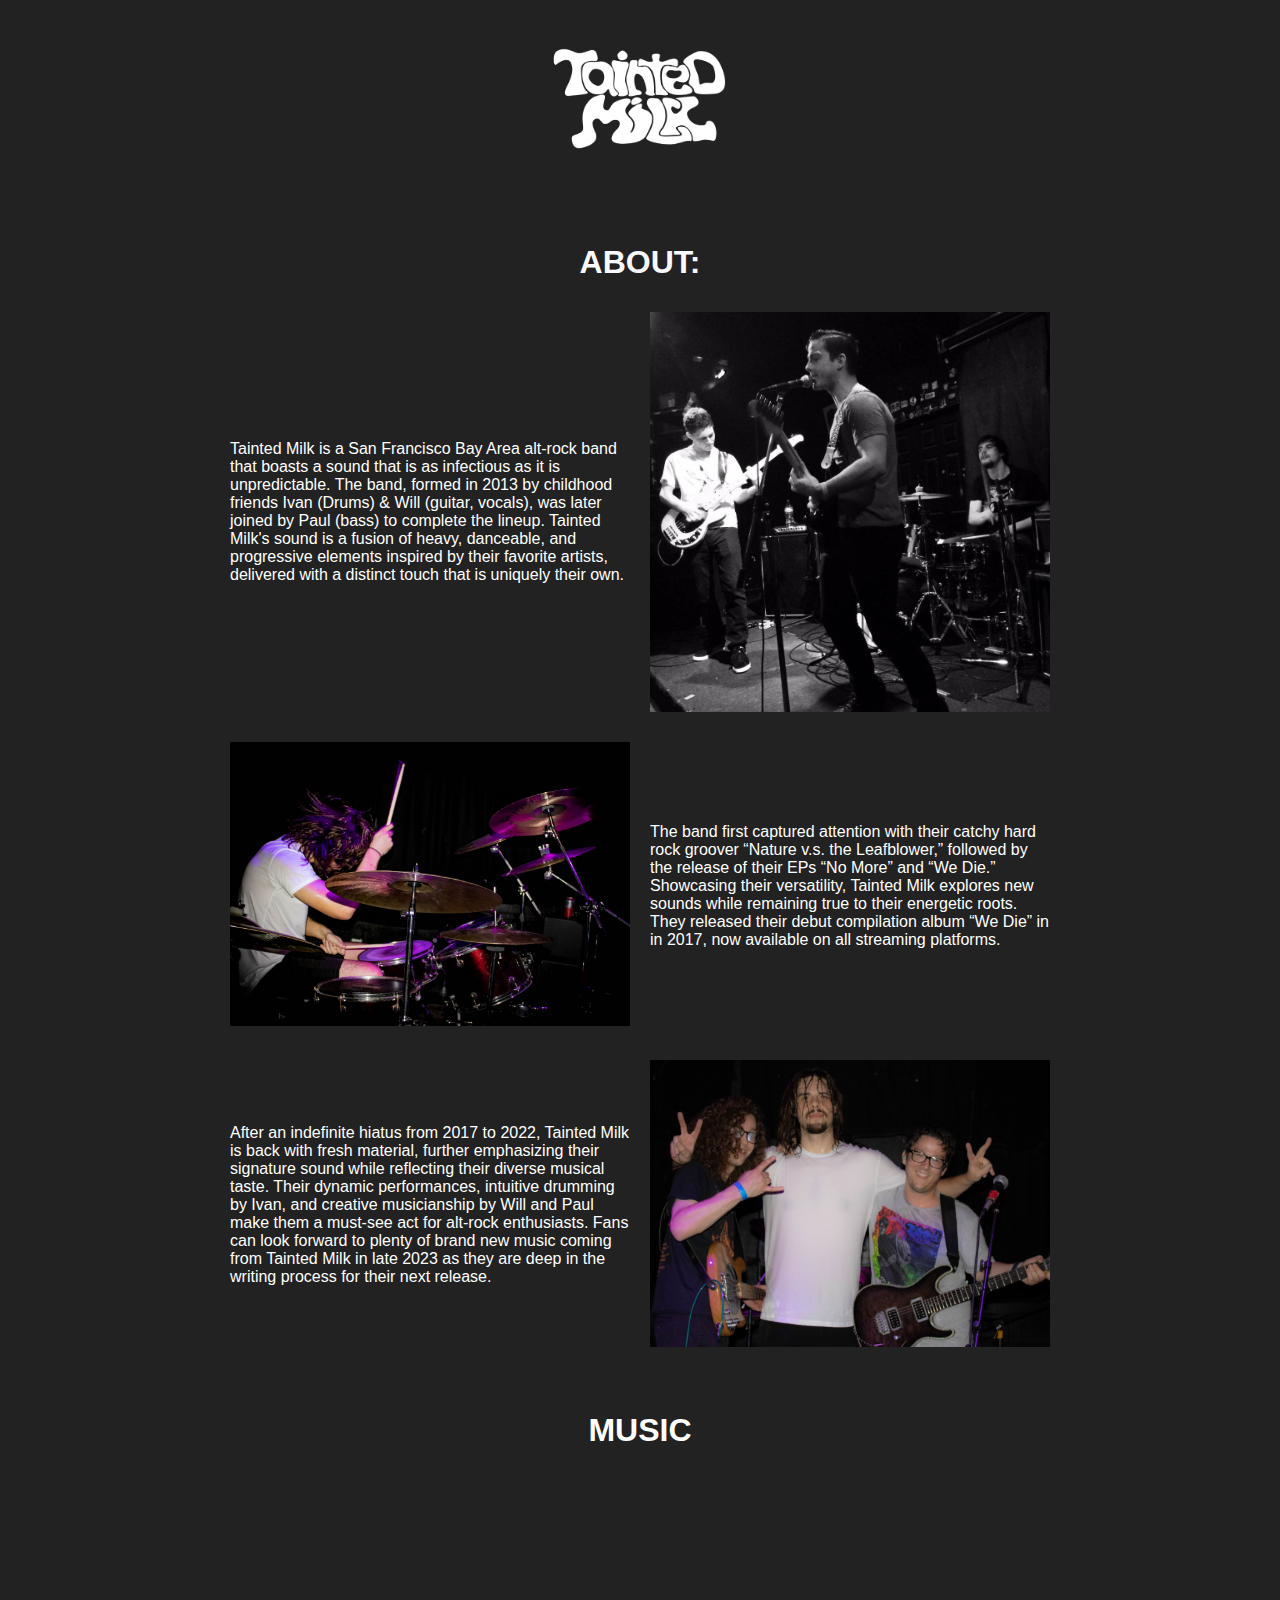
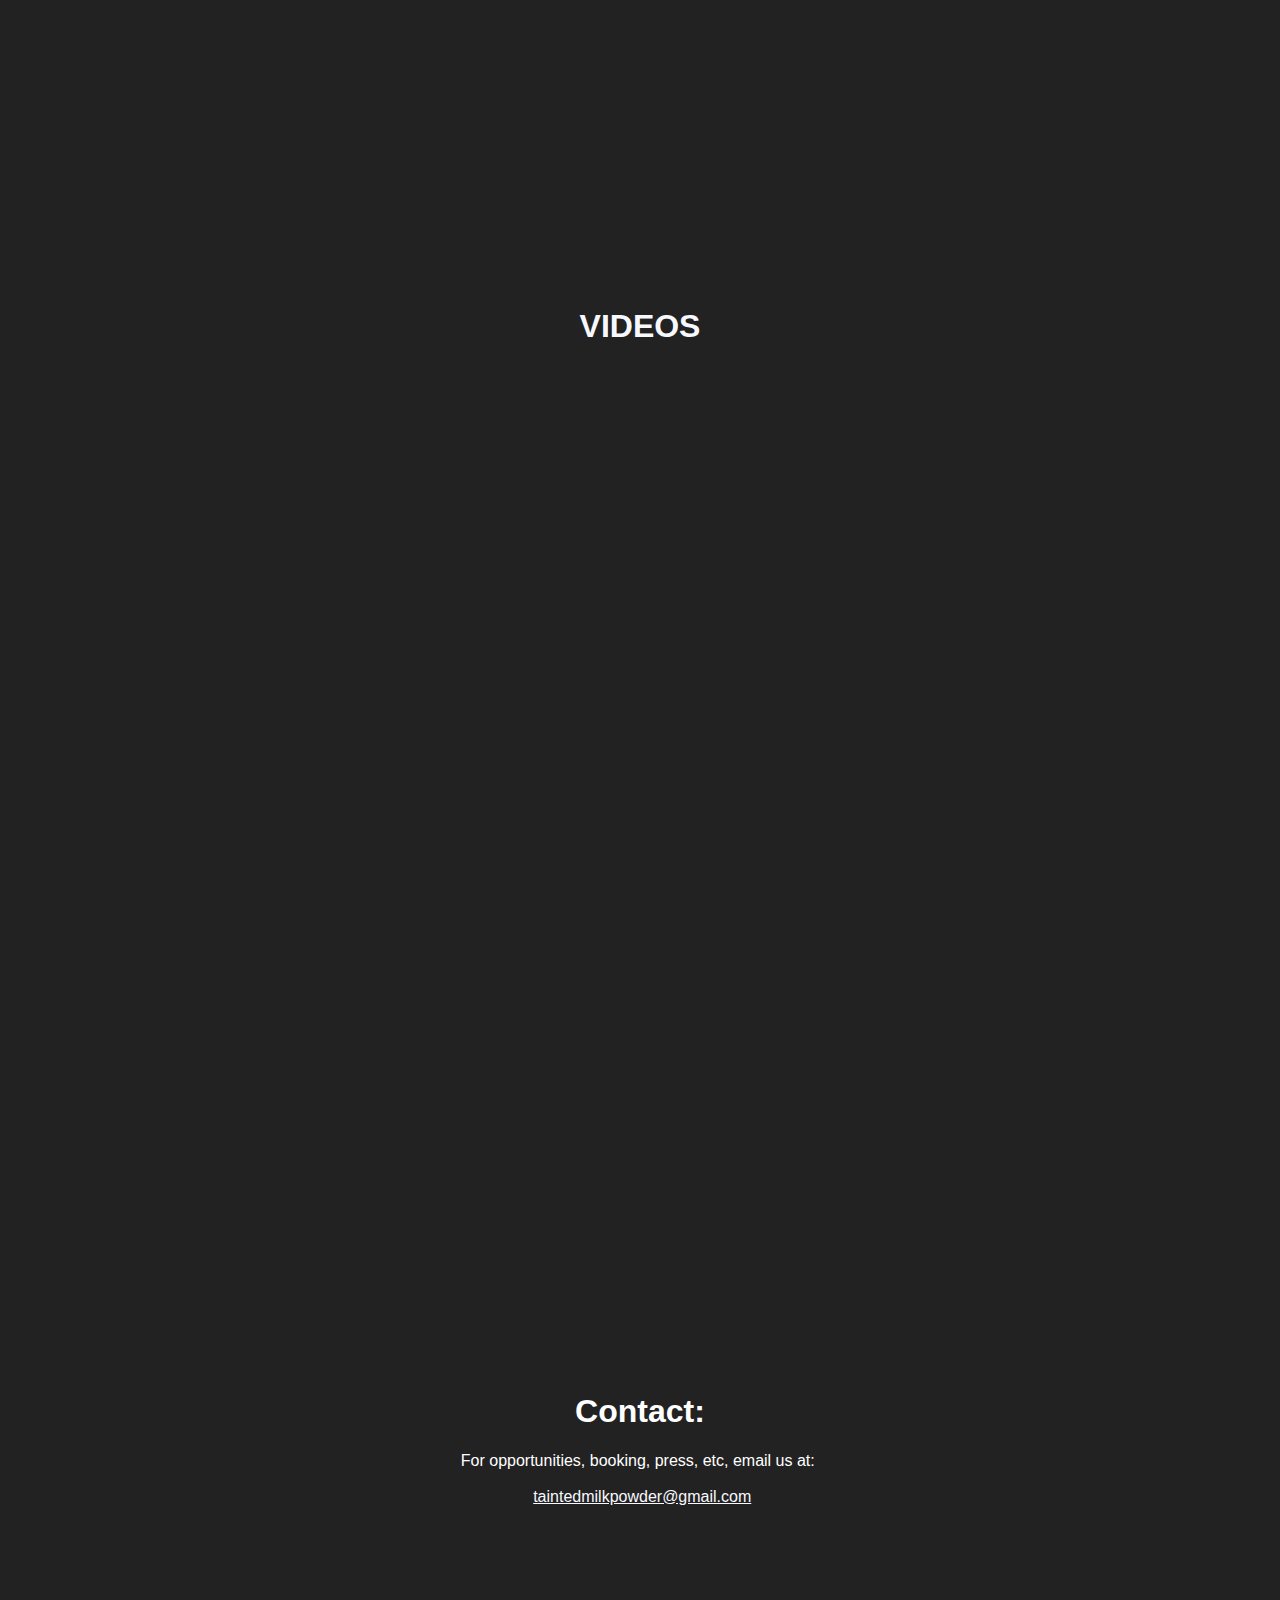
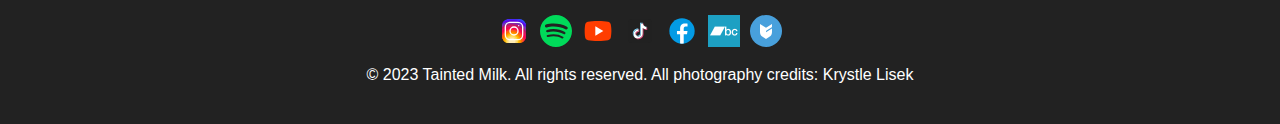
==== commit 78fbea32: "Modified bio, changed videos" ====
--- a/index.html
+++ b/index.html
@@ -68,7 +68,7 @@
     <!-- Band Information -->
     <div class="about-text">
       <p>
-        The band first captured attention with their catchy hard rock hit "Nature v.s. the Leafblower," followed by the release of their EPs "No More" and "We Die." Showcasing their versatility, Tainted Milk explores new sounds while remaining true to their energetic roots. Their accomplishments include the release of their debut compilation album "We Die," available on all streaming platforms.
+        The band first captured attention with their catchy hard rock groover “Nature v.s. the Leafblower,” followed by the release of their EPs “No More” and “We Die.” Showcasing their versatility, Tainted Milk explores new sounds while remaining true to their energetic roots. They released their debut compilation album “We Die” in in 2017, now available on all streaming platforms.
       </p>
     </div>
     <!-- Image -->
@@ -84,7 +84,7 @@
     <!-- Band Information -->
   <div class="about-text">
     <p>
-      After an indefinite hiatus from 2017 to 2022, Tainted Milk is back with fresh material, further emphasizing their signature sound while reflecting their diverse musical taste. Their dynamic performances, intuitive drumming by Ivan, and creative musicianship by Will and Paul make them a must-see act for alt-rock enthusiasts. Fans can look forward to plenty of brand new music coming from Tainted Milk in late 2023 - including a remake of the first album with unheard old-school tracks, and a brand new follow-up album to release in 2024.
+      After an indefinite hiatus from 2017 to 2022, Tainted Milk is back with fresh material, further emphasizing their signature sound while reflecting their diverse musical taste. Their dynamic performances, intuitive drumming by Ivan, and creative musicianship by Will and Paul make them a must-see act for alt-rock enthusiasts. Fans can look forward to plenty of brand new music coming from Tainted Milk in late 2023 as they are deep in the writing process for their next release.
     </p>
   </div>
   <!-- Image -->
@@ -133,11 +133,11 @@
   <div class="shorts-video-container" style="display: flex;">
     <div class="shorts-video-block" style="flex: 1; padding: 0 5px;">
       <!-- Embed the first YouTube Shorts video -->
-      <iframe width="100%" height="315" src="https://www.youtube.com/embed/NgHQ9aqjuw0" title="YouTube video player" frameborder="0" allow="accelerometer; autoplay; clipboard-write; encrypted-media; gyroscope; picture-in-picture; web-share" allowfullscreen></iframe>
+      <iframe width="100%" height="315" src="https://youtube.com/embed/4TY5AF3QKqA" title="YouTube video player" frameborder="0" allow="accelerometer; autoplay; clipboard-write; encrypted-media; gyroscope; picture-in-picture; web-share" allowfullscreen></iframe>
     </div>
     <div class="shorts-video-block" style="flex: 1; padding: 0 5px;">
       <!-- Embed the second YouTube Shorts video -->
-      <iframe width="100%" height="315" src="https://www.youtube.com/embed/suTis4XyFtw" title="YouTube video player" frameborder="0" allow="accelerometer; autoplay; clipboard-write; encrypted-media; gyroscope; picture-in-picture; web-share" allowfullscreen></iframe>
+      <iframe width="100%" height="315" src="https://youtube.com/embed/YBe6Wslmk84" title="YouTube video player" frameborder="0" allow="accelerometer; autoplay; clipboard-write; encrypted-media; gyroscope; picture-in-picture; web-share" allowfullscreen></iframe>
     </div>
   </div>
 
@@ -148,7 +148,7 @@
     </div>
     <div class="shorts-video-block" style="flex: 1; padding: 0 5px;">
       <!-- Embed the second YouTube Shorts video -->
-      <iframe width="100%" height="315" src="https://www.youtube.com/embed/55FSB9r1YgY" title="YouTube video player" frameborder="0" allow="accelerometer; autoplay; clipboard-write; encrypted-media; gyroscope; picture-in-picture; web-share" allowfullscreen></iframe>
+      <iframe width="100%" height="315" src="https://youtube.com/embed/DLF392hd0-E" title="YouTube video player" frameborder="0" allow="accelerometer; autoplay; clipboard-write; encrypted-media; gyroscope; picture-in-picture; web-share" allowfullscreen></iframe>
     </div>
   </div>
 
